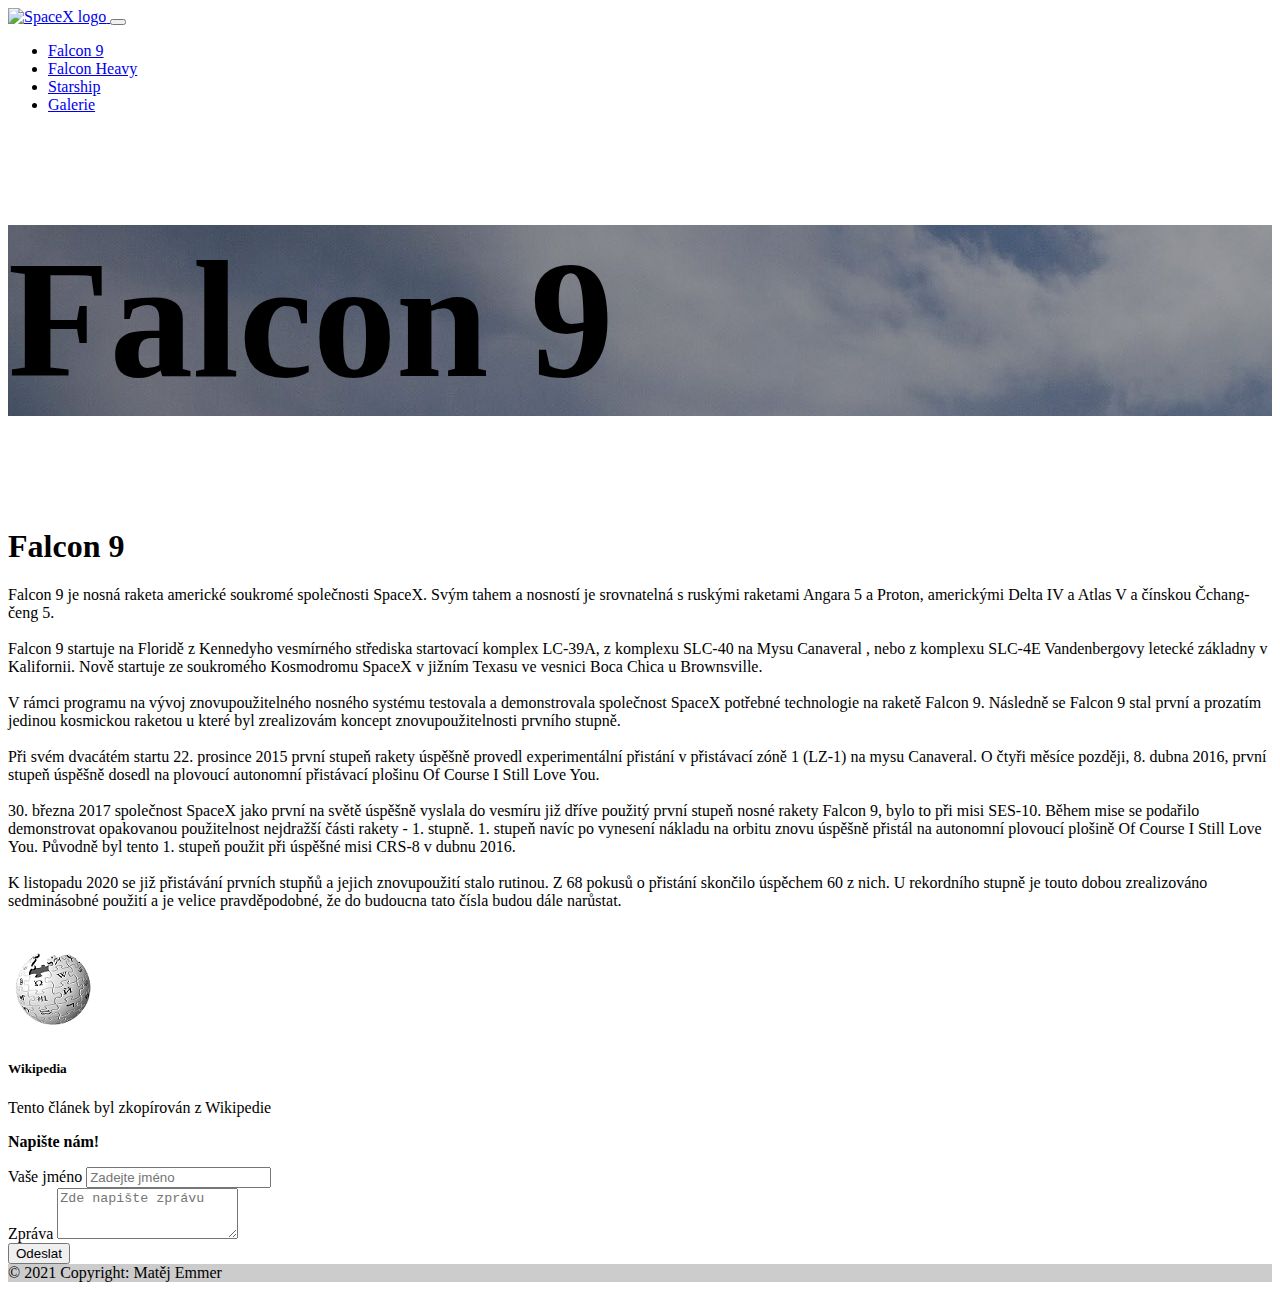
==== rakety/Falcon9.html @ 96939af4 "first commit" ====
<!DOCTYPE html>
<html lang="en">
<head>
    <meta charset="UTF-8">
    <meta http-equiv="X-UA-Compatible" content="IE=edge">
    <meta name="viewport" content="width=device-width, initial-scale=1.0">
    <link rel="stylesheet" href="../css/bootstrap.css">
    <script src="https://code.jquery.com/jquery-3.4.1.slim.min.js" integrity="sha384-J6qa4849blE2+poT4WnyKhv5vZF5SrPo0iEjwBvKU7imGFAV0wwj1yYfoRSJoZ+n" crossorigin="anonymous"></script>
    <script src="https://cdn.jsdelivr.net/npm/popper.js@1.16.0/dist/umd/popper.min.js" integrity="sha384-Q6E9RHvbIyZFJoft+2mJbHaEWldlvI9IOYy5n3zV9zzTtmI3UksdQRVvoxMfooAo" crossorigin="anonymous"></script>
    <script src="https://stackpath.bootstrapcdn.com/bootstrap/4.4.1/js/bootstrap.min.js" integrity="sha384-wfSDF2E50Y2D1uUdj0O3uMBJnjuUD4Ih7YwaYd1iqfktj0Uod8GCExl3Og8ifwB6" crossorigin="anonymous"></script>
    <title>Falcon 9</title>
</head>
<body>
<nav class="sticky-top navbar navbar-expand-lg navbar-dark bg-dark">
    <a class="navbar-brand" href="../index.html">
        <img src="../images/SpaceX_Logo.png" alt="SpaceX logo" width="200" >  
    </a>
    <button class="navbar-toggler" type="button" data-toggle="collapse" data-target="#navbarNav" aria-controls="navbarNav" aria-expanded="false" aria-label="Toggle navigation">
        <span class="navbar-toggler-icon"></span>
    </button>
    <div class="collapse navbar-collapse" id="navbarNav">
        <ul class="navbar-nav ml-auto">
        <li class="nav-item mr-3 ml-3">
            <a class="nav-link" href="../index.html#F">Falcon 9</a>
        </li>
        <li class="nav-item mr-3 ml-3">
            <a class="nav-link" href="../index.html#FH">Falcon Heavy</a>
        </li>
        <li class="nav-item mr-3 ml-3">
            <a class="nav-link" href="../index.html#Starship">Starship</a>
        </li>
        <li class="nav-item mr-3 ml-3">
            <a class="nav-link" href="../index.html#galerie">Galerie</a>
        </li>
        </ul>
    </div>
</nav>

<div class="header-bg mb-5" style="background: linear-gradient(rgba(0, 0, 0, 0.3), rgba(0, 0, 0, 0.3)), url(../images/Falcon9.jpg);">
    <h1 style="font-size: 13vw;">Falcon 9</h1>
</div>    

<div class="container-lg">
    <h1 class="display-4">Falcon 9</h1>
    <p class="mt-5">
        Falcon 9 je nosná raketa americké soukromé společnosti SpaceX. Svým tahem a nosností je srovnatelná s ruskými raketami Angara 5 a Proton, americkými Delta IV a Atlas V a čínskou Čchang-čeng 5.<br><br>
        Falcon 9 startuje na Floridě z Kennedyho vesmírného střediska startovací komplex LC-39A, z komplexu SLC-40 na Mysu Canaveral , nebo z komplexu SLC-4E Vandenbergovy letecké základny v Kalifornii. Nově startuje ze soukromého Kosmodromu SpaceX v jižním Texasu ve vesnici Boca Chica u Brownsville.<br><br>
        V rámci programu na vývoj znovupoužitelného nosného systému testovala a demonstrovala společnost SpaceX potřebné technologie na raketě Falcon 9. Následně se Falcon 9 stal první a prozatím jedinou kosmickou raketou u které byl zrealizovám koncept znovupoužitelnosti prvního stupně.<br><br>
        Při svém dvacátém startu 22. prosince 2015 první stupeň rakety úspěšně provedl experimentální přistání v přistávací zóně 1 (LZ-1) na mysu Canaveral. O čtyři měsíce později, 8. dubna 2016, první stupeň úspěšně dosedl na plovoucí autonomní přistávací plošinu Of Course I Still Love You.<br><br>
        30. března 2017 společnost SpaceX jako první na světě úspěšně vyslala do vesmíru již dříve použitý první stupeň nosné rakety Falcon 9, bylo to při misi SES-10. Během mise se podařilo demonstrovat opakovanou použitelnost nejdražší části rakety - 1. stupně. 1. stupeň navíc po vynesení nákladu na orbitu znovu úspěšně přistál na autonomní plovoucí plošině Of Course I Still Love You. Původně byl tento 1. stupeň použit při úspěšné misi CRS-8 v dubnu 2016.<br><br>
        K listopadu 2020 se již přistávání prvních stupňů a jejich znovupoužití stalo rutinou. Z 68 pokusů o přistání skončilo úspěchem 60 z nich. U rekordního stupně je touto dobou zrealizováno sedminásobné použití a je velice pravděpodobné, že do budoucna tato čísla budou dále narůstat. <br><br>
    </p>
    <div class="media mb-5">
        <img class="align-self-center mr-3" src="../images/wikipedia.png" alt="Wikipedia logo">
        <div class="media-body">
          <h5 class="mt-2 font-weight-bold">Wikipedia</h5>
          <p class="mb-0">Tento článek byl zkopírován z Wikipedie</p>
        </div>
      </div>
</div>

<!-- Footer -->
<footer class="bg-light text-start ">
    <form class="container-lg">
      <p class="pt-2 pt-5">
        <strong>Napište nám!</strong>
      </p>
      <div class="form-group">
        <label for="exampleInputEmail1">Vaše jméno</label>
        <input type="text" class="form-control" id="exampleInputEmail1" aria-describedby="emailHelp" placeholder="Zadejte jméno">
      </div>
      <div class="form-group mb-4">
        <label for="exampleInputPassword1">Zpráva</label>
        <textarea class="form-control" rows="3" placeholder="Zde napište zprávu"></textarea>
      </div>
      <button type="submit" class="btn btn-primary mb-5">Odeslat</button>
    </form>
  
    <div class="text-center p-3" style="background-color: rgba(0, 0, 0, 0.2)">
      © 2021 Copyright: Matěj Emmer
    </div>
</footer>
</body>
</html>
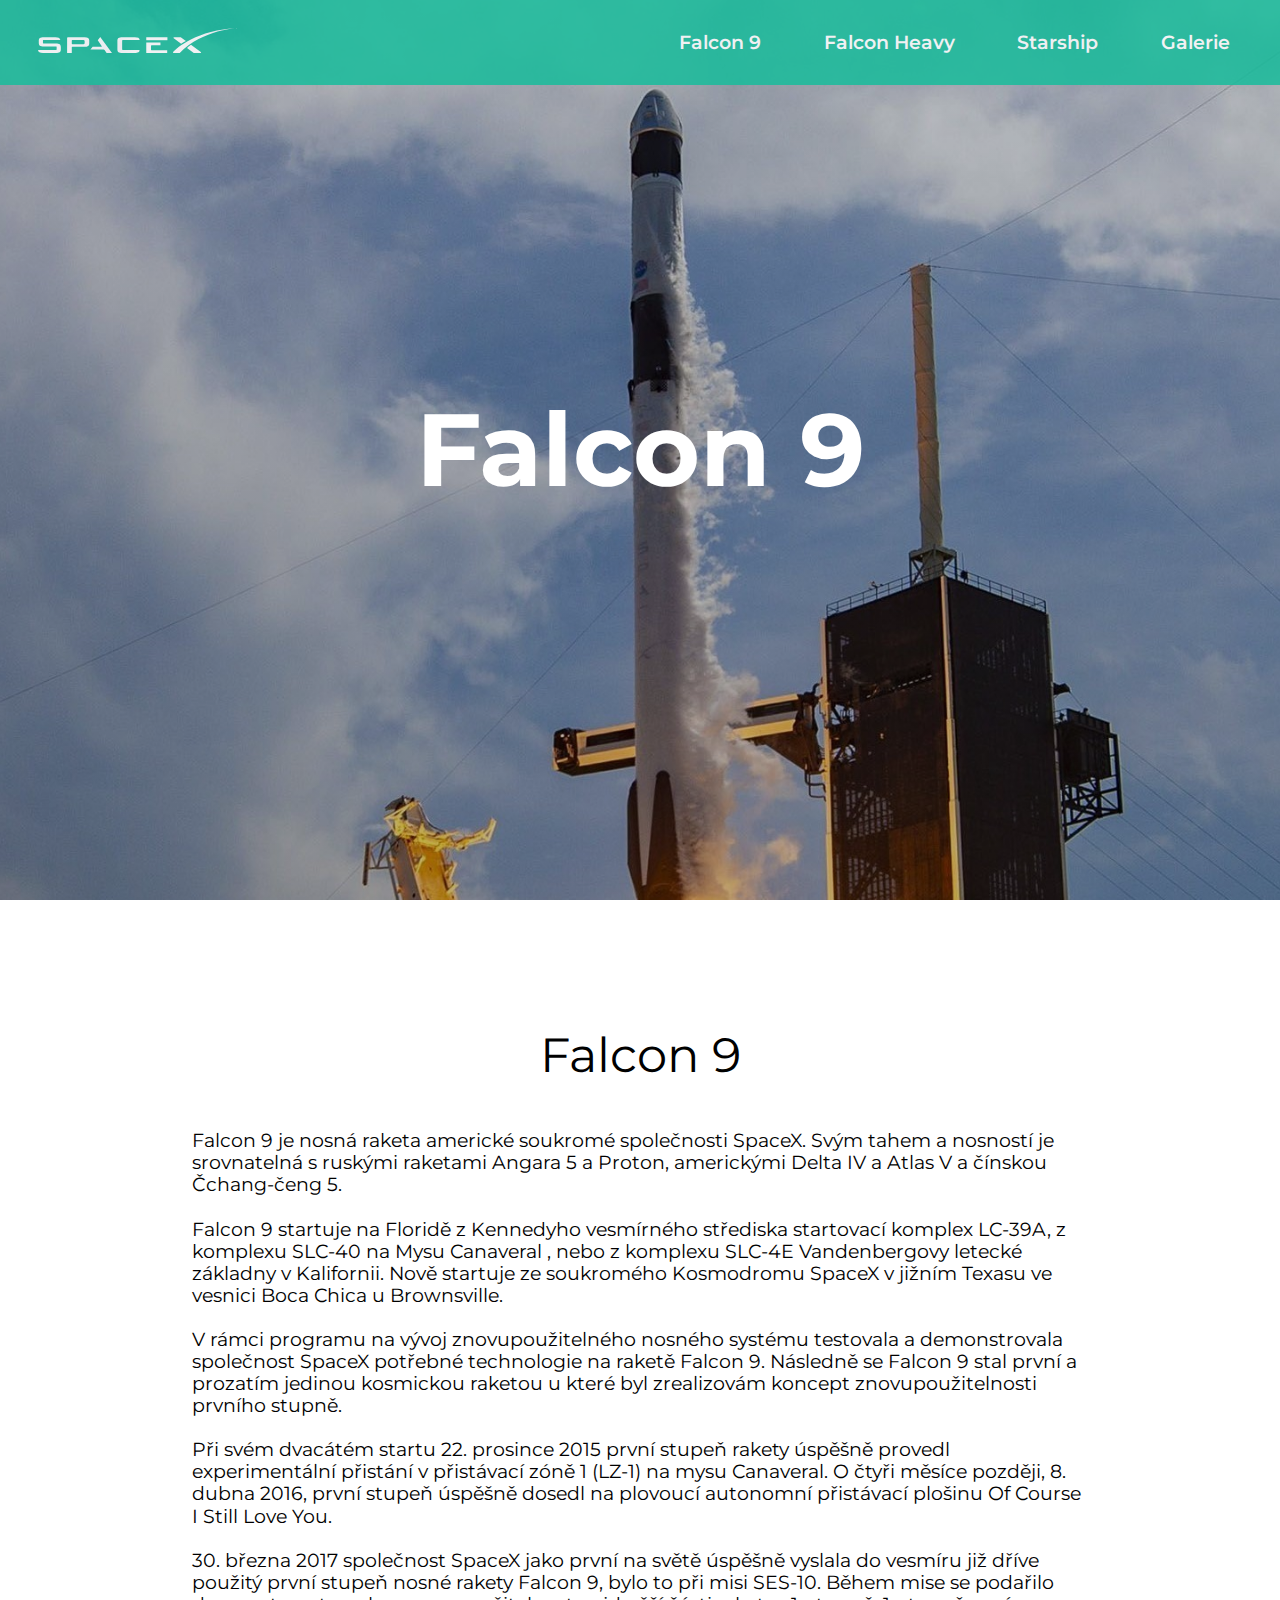
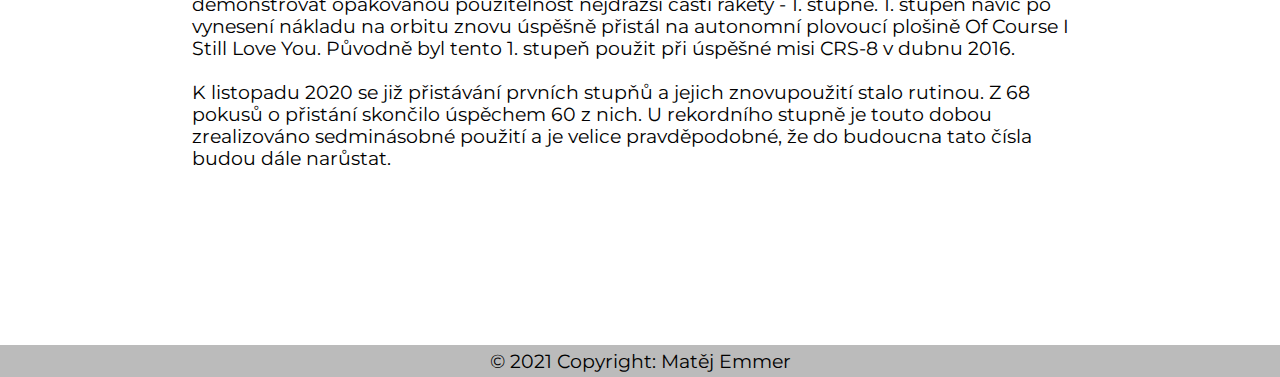
==== commit 81f18456: "finish" ====
--- a/rakety/Falcon9.html
+++ b/rakety/Falcon9.html
@@ -1,84 +1,58 @@
 <!DOCTYPE html>
-<html lang="en">
+<html lang="cs">
 <head>
-    <meta charset="UTF-8">
-    <meta http-equiv="X-UA-Compatible" content="IE=edge">
-    <meta name="viewport" content="width=device-width, initial-scale=1.0">
-    <link rel="stylesheet" href="../css/bootstrap.css">
-    <script src="https://code.jquery.com/jquery-3.4.1.slim.min.js" integrity="sha384-J6qa4849blE2+poT4WnyKhv5vZF5SrPo0iEjwBvKU7imGFAV0wwj1yYfoRSJoZ+n" crossorigin="anonymous"></script>
-    <script src="https://cdn.jsdelivr.net/npm/popper.js@1.16.0/dist/umd/popper.min.js" integrity="sha384-Q6E9RHvbIyZFJoft+2mJbHaEWldlvI9IOYy5n3zV9zzTtmI3UksdQRVvoxMfooAo" crossorigin="anonymous"></script>
-    <script src="https://stackpath.bootstrapcdn.com/bootstrap/4.4.1/js/bootstrap.min.js" integrity="sha384-wfSDF2E50Y2D1uUdj0O3uMBJnjuUD4Ih7YwaYd1iqfktj0Uod8GCExl3Og8ifwB6" crossorigin="anonymous"></script>
-    <title>Falcon 9</title>
+  <meta charset="UTF-8">
+  <meta http-equiv="X-UA-Compatible" content="IE=edge">
+  <meta name="viewport" content="width=device-width, initial-scale=1.0">
+  <link rel="stylesheet" href="../css/style.css">
+  <link rel="stylesheet" href="../css/normalize.css">
+  <link rel="stylesheet" href="https://cdnjs.cloudflare.com/ajax/libs/font-awesome/4.7.0/css/font-awesome.min.css">
+  <title>Falcon 9</title>
 </head>
 <body>
-<nav class="sticky-top navbar navbar-expand-lg navbar-dark bg-dark">
-    <a class="navbar-brand" href="../index.html">
-        <img src="../images/SpaceX_Logo.png" alt="SpaceX logo" width="200" >  
-    </a>
-    <button class="navbar-toggler" type="button" data-toggle="collapse" data-target="#navbarNav" aria-controls="navbarNav" aria-expanded="false" aria-label="Toggle navigation">
-        <span class="navbar-toggler-icon"></span>
-    </button>
-    <div class="collapse navbar-collapse" id="navbarNav">
-        <ul class="navbar-nav ml-auto">
-        <li class="nav-item mr-3 ml-3">
-            <a class="nav-link" href="../index.html#F">Falcon 9</a>
-        </li>
-        <li class="nav-item mr-3 ml-3">
-            <a class="nav-link" href="../index.html#FH">Falcon Heavy</a>
-        </li>
-        <li class="nav-item mr-3 ml-3">
-            <a class="nav-link" href="../index.html#Starship">Starship</a>
-        </li>
-        <li class="nav-item mr-3 ml-3">
-            <a class="nav-link" href="../index.html#galerie">Galerie</a>
-        </li>
-        </ul>
-    </div>
+<nav>
+  <a class="navbar-brand" href="../index.html">
+    <img src="../images/spacex_logo.svg" alt="SpaceX logo" width="200" >  
+  </a>
+  <ul class="nav-items" id="items">
+    <li class="nav-item">
+      <a class="nav-link" href="../index.html#F9">Falcon 9</a>
+    </li>
+    <li class="nav-item">
+      <a class="nav-link" href="../index.html#FH">Falcon Heavy</a>
+    </li>
+    <li class="nav-item">
+      <a class="nav-link" href="../index.html#Starship">Starship</a>
+    </li>
+    <li class="nav-item">
+      <a class="nav-link" href="../index.html#galerie">Galerie</a>
+    </li>
+  </ul>
+  <a href="javascript:void(0);" class="icon" onclick="open_navbar()">
+    <i class="fa fa-bars"></i>
+  </a>
 </nav>
 
-<div class="header-bg mb-5" style="background: linear-gradient(rgba(0, 0, 0, 0.3), rgba(0, 0, 0, 0.3)), url(../images/Falcon9.jpg);">
-    <h1 style="font-size: 13vw;">Falcon 9</h1>
+<div class="title-image mb-standard" id="falcon9-background">
+  <h1>Falcon 9</h1>
 </div>    
 
-<div class="container-lg">
-    <h1 class="display-4">Falcon 9</h1>
-    <p class="mt-5">
-        Falcon 9 je nosná raketa americké soukromé společnosti SpaceX. Svým tahem a nosností je srovnatelná s ruskými raketami Angara 5 a Proton, americkými Delta IV a Atlas V a čínskou Čchang-čeng 5.<br><br>
-        Falcon 9 startuje na Floridě z Kennedyho vesmírného střediska startovací komplex LC-39A, z komplexu SLC-40 na Mysu Canaveral , nebo z komplexu SLC-4E Vandenbergovy letecké základny v Kalifornii. Nově startuje ze soukromého Kosmodromu SpaceX v jižním Texasu ve vesnici Boca Chica u Brownsville.<br><br>
-        V rámci programu na vývoj znovupoužitelného nosného systému testovala a demonstrovala společnost SpaceX potřebné technologie na raketě Falcon 9. Následně se Falcon 9 stal první a prozatím jedinou kosmickou raketou u které byl zrealizovám koncept znovupoužitelnosti prvního stupně.<br><br>
-        Při svém dvacátém startu 22. prosince 2015 první stupeň rakety úspěšně provedl experimentální přistání v přistávací zóně 1 (LZ-1) na mysu Canaveral. O čtyři měsíce později, 8. dubna 2016, první stupeň úspěšně dosedl na plovoucí autonomní přistávací plošinu Of Course I Still Love You.<br><br>
-        30. března 2017 společnost SpaceX jako první na světě úspěšně vyslala do vesmíru již dříve použitý první stupeň nosné rakety Falcon 9, bylo to při misi SES-10. Během mise se podařilo demonstrovat opakovanou použitelnost nejdražší části rakety - 1. stupně. 1. stupeň navíc po vynesení nákladu na orbitu znovu úspěšně přistál na autonomní plovoucí plošině Of Course I Still Love You. Původně byl tento 1. stupeň použit při úspěšné misi CRS-8 v dubnu 2016.<br><br>
-        K listopadu 2020 se již přistávání prvních stupňů a jejich znovupoužití stalo rutinou. Z 68 pokusů o přistání skončilo úspěchem 60 z nich. U rekordního stupně je touto dobou zrealizováno sedminásobné použití a je velice pravděpodobné, že do budoucna tato čísla budou dále narůstat. <br><br>
-    </p>
-    <div class="media mb-5">
-        <img class="align-self-center mr-3" src="../images/wikipedia.png" alt="Wikipedia logo">
-        <div class="media-body">
-          <h5 class="mt-2 font-weight-bold">Wikipedia</h5>
-          <p class="mb-0">Tento článek byl zkopírován z Wikipedie</p>
-        </div>
-      </div>
-</div>
+<h1 class="sekce-nadpis">Falcon 9</h1>
+<p class="raketa-text">
+  Falcon 9 je nosná raketa americké soukromé společnosti SpaceX. Svým tahem a nosností je srovnatelná s ruskými raketami Angara 5 a Proton, americkými Delta IV a Atlas V a čínskou Čchang-čeng 5.<br><br>
+  Falcon 9 startuje na Floridě z Kennedyho vesmírného střediska startovací komplex LC-39A, z komplexu SLC-40 na Mysu Canaveral , nebo z komplexu SLC-4E Vandenbergovy letecké základny v Kalifornii. Nově startuje ze soukromého Kosmodromu SpaceX v jižním Texasu ve vesnici Boca Chica u Brownsville.<br><br>
+  V rámci programu na vývoj znovupoužitelného nosného systému testovala a demonstrovala společnost SpaceX potřebné technologie na raketě Falcon 9. Následně se Falcon 9 stal první a prozatím jedinou kosmickou raketou u které byl zrealizovám koncept znovupoužitelnosti prvního stupně.<br><br>
+  Při svém dvacátém startu 22. prosince 2015 první stupeň rakety úspěšně provedl experimentální přistání v přistávací zóně 1 (LZ-1) na mysu Canaveral. O čtyři měsíce později, 8. dubna 2016, první stupeň úspěšně dosedl na plovoucí autonomní přistávací plošinu Of Course I Still Love You.<br><br>
+  30. března 2017 společnost SpaceX jako první na světě úspěšně vyslala do vesmíru již dříve použitý první stupeň nosné rakety Falcon 9, bylo to při misi SES-10. Během mise se podařilo demonstrovat opakovanou použitelnost nejdražší části rakety - 1. stupně. 1. stupeň navíc po vynesení nákladu na orbitu znovu úspěšně přistál na autonomní plovoucí plošině Of Course I Still Love You. Původně byl tento 1. stupeň použit při úspěšné misi CRS-8 v dubnu 2016.<br><br>
+  K listopadu 2020 se již přistávání prvních stupňů a jejich znovupoužití stalo rutinou. Z 68 pokusů o přistání skončilo úspěchem 60 z nich. U rekordního stupně je touto dobou zrealizováno sedminásobné použití a je velice pravděpodobné, že do budoucna tato čísla budou dále narůstat. <br><br>
+</p>
 
 <!-- Footer -->
-<footer class="bg-light text-start ">
-    <form class="container-lg">
-      <p class="pt-2 pt-5">
-        <strong>Napište nám!</strong>
-      </p>
-      <div class="form-group">
-        <label for="exampleInputEmail1">Vaše jméno</label>
-        <input type="text" class="form-control" id="exampleInputEmail1" aria-describedby="emailHelp" placeholder="Zadejte jméno">
-      </div>
-      <div class="form-group mb-4">
-        <label for="exampleInputPassword1">Zpráva</label>
-        <textarea class="form-control" rows="3" placeholder="Zde napište zprávu"></textarea>
-      </div>
-      <button type="submit" class="btn btn-primary mb-5">Odeslat</button>
-    </form>
-  
-    <div class="text-center p-3" style="background-color: rgba(0, 0, 0, 0.2)">
-      © 2021 Copyright: Matěj Emmer
-    </div>
+<footer>
+  <div class="copyright">
+    <p>© 2021 Copyright: Matěj Emmer</p>
+  </div>
 </footer>
+<script src="../js/script.js"></script>
 </body>
 </html>
--- a/css/style.css
+++ b/css/style.css
@@ -0,0 +1,263 @@
+@import url('https://fonts.googleapis.com/css2?family=Montserrat:ital,wght@0,300;0,400;0,500;0,600;0,700;0,800;1,900&display=swap');
+
+* {
+    margin: 0;
+    padding: 0;
+    scroll-behavior: smooth;
+}
+
+:root {
+    --navbar-margin: 3vw;
+    --standard-margin: 8em;
+}
+
+body {
+    font-family: 'Montserrat', sans-serif;
+    overflow-x: hidden;
+}
+
+p {
+    font-size: 1.2em;
+}
+
+/* - Global stuff - */
+.mb-standard {
+    margin-bottom: var(--standard-margin);
+}
+
+#falcon9-background.title-image {
+    background-image: linear-gradient( rgba(0, 0, 0, 0.15), rgba(0, 0, 0, 0.25) ), url(../images/Falcon9.jpg) !important;
+}
+#falconheavy-background.title-image {
+    background-image: linear-gradient( rgba(0, 0, 0, 0.15), rgba(0, 0, 0, 0.25) ), url(../images/title-image.jpg) !important;
+}
+#starship-background.title-image {
+    background-image: linear-gradient( rgba(0, 0, 0, 0.15), rgba(0, 0, 0, 0.25) ), url(../images/Starship.jpg) !important;
+}
+
+.raketa-text {
+    width: 70vw;
+    margin: 0 auto var(--standard-margin) auto;
+}
+
+
+
+/* - Navbar - */
+nav {
+    background-color: #18BC9C !important;
+    position: fixed;
+    align-items: center;
+    top: 0;
+    left: 0;
+    right: 0;
+    height: 85px;
+    display: flex;
+    flex-direction: row;
+    justify-content: space-between;
+    opacity: 0.85;
+}
+
+nav > ul {
+    display: flex;
+    flex-direction: row;
+    list-style-type: none;
+}
+
+nav > ul > li {
+    margin: 0 var(--navbar-margin) 0 0;
+}
+
+nav > ul > li > a {
+    text-decoration: none;
+    color: white;
+    font-weight: 600;
+    font-size: 1.2em;
+    padding: 12px;
+}
+
+nav > ul > li > a:hover {
+    color: black;
+}
+
+nav > .icon {
+    display: none;
+}
+
+.navbar-brand {
+    margin-left: var(--navbar-margin);
+}
+
+
+/* - Úvodní stránka - */
+.title-image {
+    width: 100%;
+    height: 100vh;
+    background-image: linear-gradient( rgba(0, 0, 0, 0.15), rgba(0, 0, 0, 0.25) ), url(../images/title-image.jpg);
+    background-position: bottom;
+    background-repeat: no-repeat;
+    background-size: cover;
+    background-attachment: fixed;
+    align-items: center;
+    justify-content: center;
+    display: flex;
+}
+
+.title-image h1 {
+    color: white;
+    font-size: 8vw;
+}
+
+.sekce-nadpis {
+    text-align: center;
+    font-size: 3em;
+    font-weight: 400;
+    margin-bottom: 46px;
+}
+
+.jumbotron {
+    display: block;
+    width: 1000px;
+    background: #ecf0f1;
+    padding: 4em 2.5em 4em 2.5em;
+    margin: 1.5em auto 1.5em auto;
+    border-radius: 0.5em;
+}
+.jumbotron-nadpis {
+    font-weight: 300;
+    font-size: 3em;
+    margin-bottom: 24px;
+}
+.jumbotron-text {
+    font-weight: 300;
+    margin-bottom: 24px;
+    line-height: 1.5em;
+}
+
+.button-green {
+    background-color: #18BC9C;
+    padding: 12px;
+    border-radius: 0.5em;
+    text-decoration: none;
+    color: white;
+    display: inline-block;
+    margin-top: 12px;
+    transition: 0.3s;
+}
+.button-green:hover {
+    background-color: #12997e;
+    transition: 0.3s;
+}
+
+.galerie {
+    display: flex;
+    justify-content: center;
+    flex-flow: row wrap;
+}
+.galerie-fotka {
+    width: 250px;
+    height: 250px;
+    object-fit: cover;
+    margin: 16px;
+    border-radius: 0.5em;
+    transition: 0.3s;
+}
+.galerie-fotka:hover {
+    filter: brightness(80%);
+    transition: 0.3s;
+}
+
+/* - Footer - */
+
+.copyright {
+    width: 100vw;
+    height: 32px;
+    background-color: rgb(187, 187, 187);
+}
+
+.copyright > p {
+    text-align: center;
+    line-height: 32px;
+}
+
+
+/* - Responzivnost - */
+
+
+@media (max-width: 1150px) {
+    .jumbotron {
+        width: 80% !important;
+    }
+
+    .raketa-text {
+        width: 80vw;
+    }
+}
+
+@media (max-width: 920px) {
+    .nav-items {
+        display: none;
+        margin-top: 277px;
+        position: absolute;
+        right: 0;
+    }
+
+    nav > ul > li > a {
+        /*padding: 14px 16px;*/
+        display: block;
+        text-align: center;
+        background-color: black;
+        width: 150px;
+        height: 24px;
+    }
+    nav > ul > li {
+        margin-right: 0;
+    }
+  
+    /* Style the hamburger menu */
+    nav > .icon {
+        display: block;
+        margin-right: var(--navbar-margin);
+    }
+
+    nav > .icon > i {
+        color: white;
+        font-size: 28px;
+    }
+    
+    /* Add a grey background color on mouse-over */
+    nav > .icon > i:hover {
+        color: black;
+    }
+}
+
+@media (max-width: 720px) {
+    body {
+        font-size: 95%;
+    }
+
+    .galerie-fotka {
+        width: 190px;
+        height: 190px;
+        margin: 6px;
+    }
+
+    .raketa-text {
+        width: 90vw;
+    }
+}
+
+@media (max-width: 480px) {
+    body {
+        font-size: 85%;
+    }
+
+    .title-image h1 {
+        font-size: 14vw;
+    }
+
+    .galerie-fotka {
+        width: 140px;
+        height: 140px;
+        margin: 6px;
+    }
+}